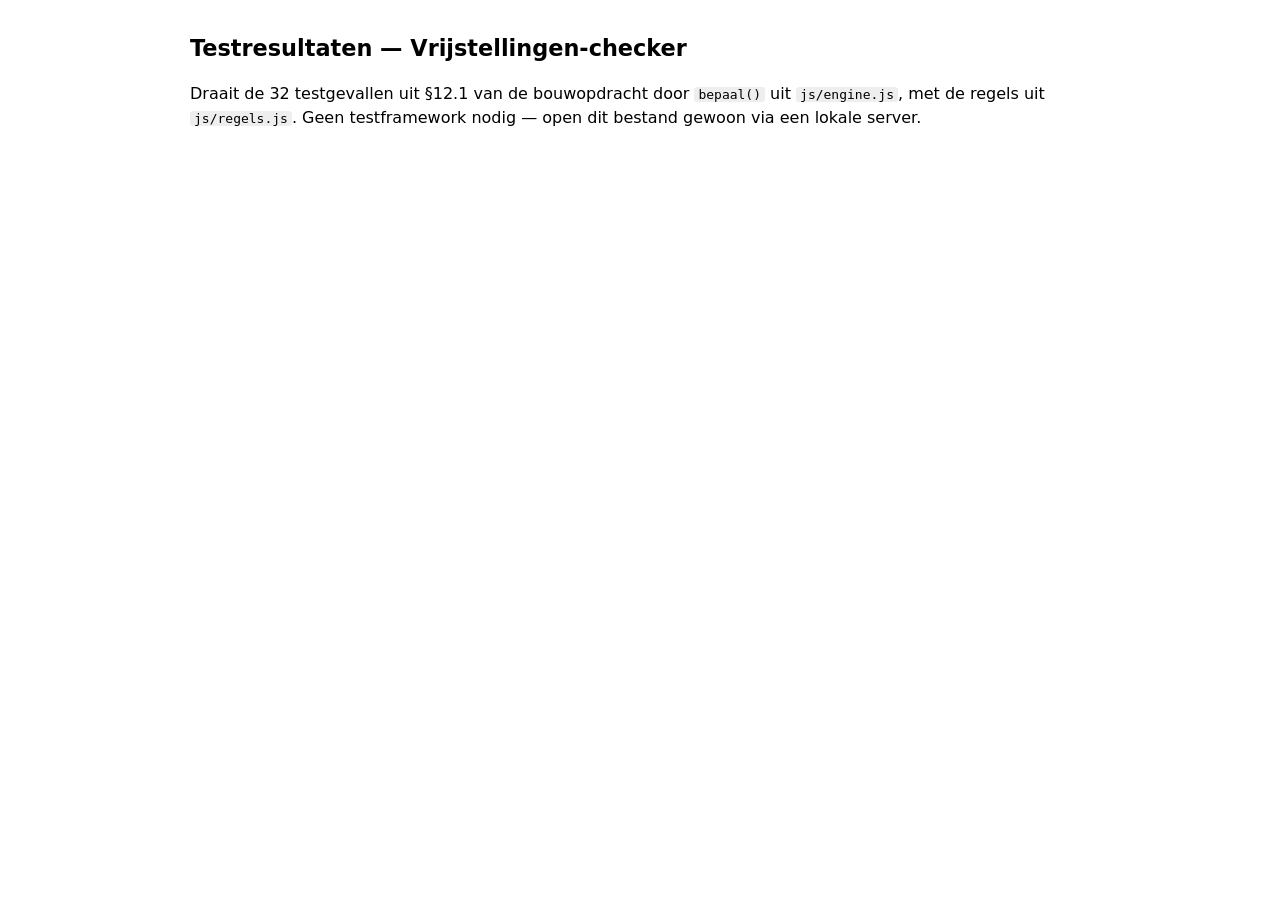
==== test/run.html @ b6d00b60 "Voeg de 32 testgevallen uit §12.1 toe en een testpagina om ze te draaien" ====
<!DOCTYPE html>
<html lang="nl">
<head>
<meta charset="utf-8">
<title>Testresultaten — Vrijstellingen-checker</title>
<meta name="robots" content="noindex">
<style>
  :root { color-scheme: light dark; }
  body { font-family: system-ui, sans-serif; max-width: 900px; margin: 2rem auto; padding: 0 1rem; line-height: 1.5; }
  h1 { font-size: 1.4rem; }
  #score { font-size: 1.2rem; font-weight: bold; padding: 0.75rem 1rem; border-radius: 8px; margin-bottom: 1.5rem; }
  #score.alles-geslaagd { background: #d4f4dd; color: #1a4d2e; }
  #score.er-zijn-fouten { background: #fbdada; color: #6b1414; }
  .geval { border: 1px solid #ccc; border-radius: 8px; padding: 0.75rem 1rem; margin-bottom: 0.75rem; }
  .geval.geslaagd { border-left: 6px solid #2e7d32; }
  .geval.gezakt { border-left: 6px solid #c62828; background: #fff5f5; }
  .geval h3 { margin: 0 0 0.25rem; font-size: 1rem; }
  .status { font-weight: bold; }
  .geslaagd .status { color: #2e7d32; }
  .gezakt .status { color: #c62828; }
  .details { font-size: 0.9rem; color: #444; }
  button { margin-top: 0.5rem; font-size: 0.85rem; cursor: pointer; }
  .pad { margin-top: 0.5rem; font-size: 0.85rem; background: #f5f5f5; padding: 0.5rem 0.75rem; border-radius: 6px; display: none; }
  .pad.open { display: block; }
  .pad ol { margin: 0.25rem 0 0; padding-left: 1.25rem; }
  code { background: #eee; padding: 0 0.25rem; border-radius: 3px; }
</style>
</head>
<body>
<h1>Testresultaten — Vrijstellingen-checker</h1>
<p>Draait de 32 testgevallen uit §12.1 van de bouwopdracht door <code>bepaal()</code> uit
<code>js/engine.js</code>, met de regels uit <code>js/regels.js</code>. Geen testframework nodig
— open dit bestand gewoon via een lokale server.</p>
<div id="score"></div>
<div id="gevallen"></div>

<script src="../js/regels.js"></script>
<script src="../js/engine.js"></script>
<script src="cases.js"></script>
<script>
(function () {
  const data = window;
  const container = document.getElementById('gevallen');
  let geslaagd = 0;

  TESTGEVALLEN.forEach((geval) => {
    const { pad, resultaat } = simuleerPad(geval.antwoorden, data);
    const gekregen = resultaat.type === 'uitkomst' ? resultaat.uitkomst : `(geen uitkomst — nog vraag "${resultaat.vraag}")`;
    let ok = resultaat.type === 'uitkomst' && resultaat.uitkomst === geval.verwacht;
    const extraProblemen = [];

    if (geval.controleerGeenVeld) {
      const gevraagd = pad.filter((p) => geval.controleerGeenVeld.includes(p.veld));
      if (gevraagd.length > 0) {
        ok = false;
        extraProblemen.push(`Deze vraag had niet gesteld mogen worden: ${gevraagd.map((p) => p.veld).join(', ')}`);
      }
    }
    if (geval.controleerVangnet && resultaat.viaVangnet !== true) {
      ok = false;
      extraProblemen.push('Verwacht dat dit via het vangnet (§6.2) zou lopen, maar dat gebeurde niet.');
    }

    if (ok) geslaagd += 1;

    const div = document.createElement('div');
    div.className = 'geval ' + (ok ? 'geslaagd' : 'gezakt');
    const uitleg = geval.toelichting ? ` <em>(${geval.toelichting})</em>` : '';
    div.innerHTML = `
      <h3>#${geval.nr} — ${geval.omschrijving}${uitleg}</h3>
      <div class="status">${ok ? '✔ geslaagd' : '✘ gezakt'}</div>
      <div class="details">
        Verwacht uitkomst: <code>${geval.verwacht}</code> —
        Gekregen: <code>${gekregen}</code>${resultaat.viaVangnet ? ' <em>(via vangnet)</em>' : ''}
        ${extraProblemen.length ? '<br>' + extraProblemen.map((p) => '⚠ ' + p).join('<br>') : ''}
      </div>
      <button type="button">Toon het gestelde vragenpad</button>
      <div class="pad">
        <ol>
          ${pad.map((p) => `<li><strong>${p.vraag}</strong> (veld: <code>${p.veld}</code>) → gegeven: <code>${JSON.stringify(p.gegeven)}</code></li>`).join('')}
        </ol>
        ${resultaat.type === 'uitkomst' && resultaat.regel ? `<p>Toegepaste regel: <code>${resultaat.regel.id}</code><br>Bron: ${resultaat.regel.bron}</p>` : ''}
      </div>
    `;
    const knop = div.querySelector('button');
    const padDiv = div.querySelector('.pad');
    knop.addEventListener('click', () => padDiv.classList.toggle('open'));
    container.appendChild(div);
  });

  const scoreDiv = document.getElementById('score');
  const totaal = TESTGEVALLEN.length;
  scoreDiv.textContent = `${geslaagd} van de ${totaal} testgevallen geslaagd`;
  scoreDiv.className = geslaagd === totaal ? 'alles-geslaagd' : 'er-zijn-fouten';
})();
</script>
</body>
</html>
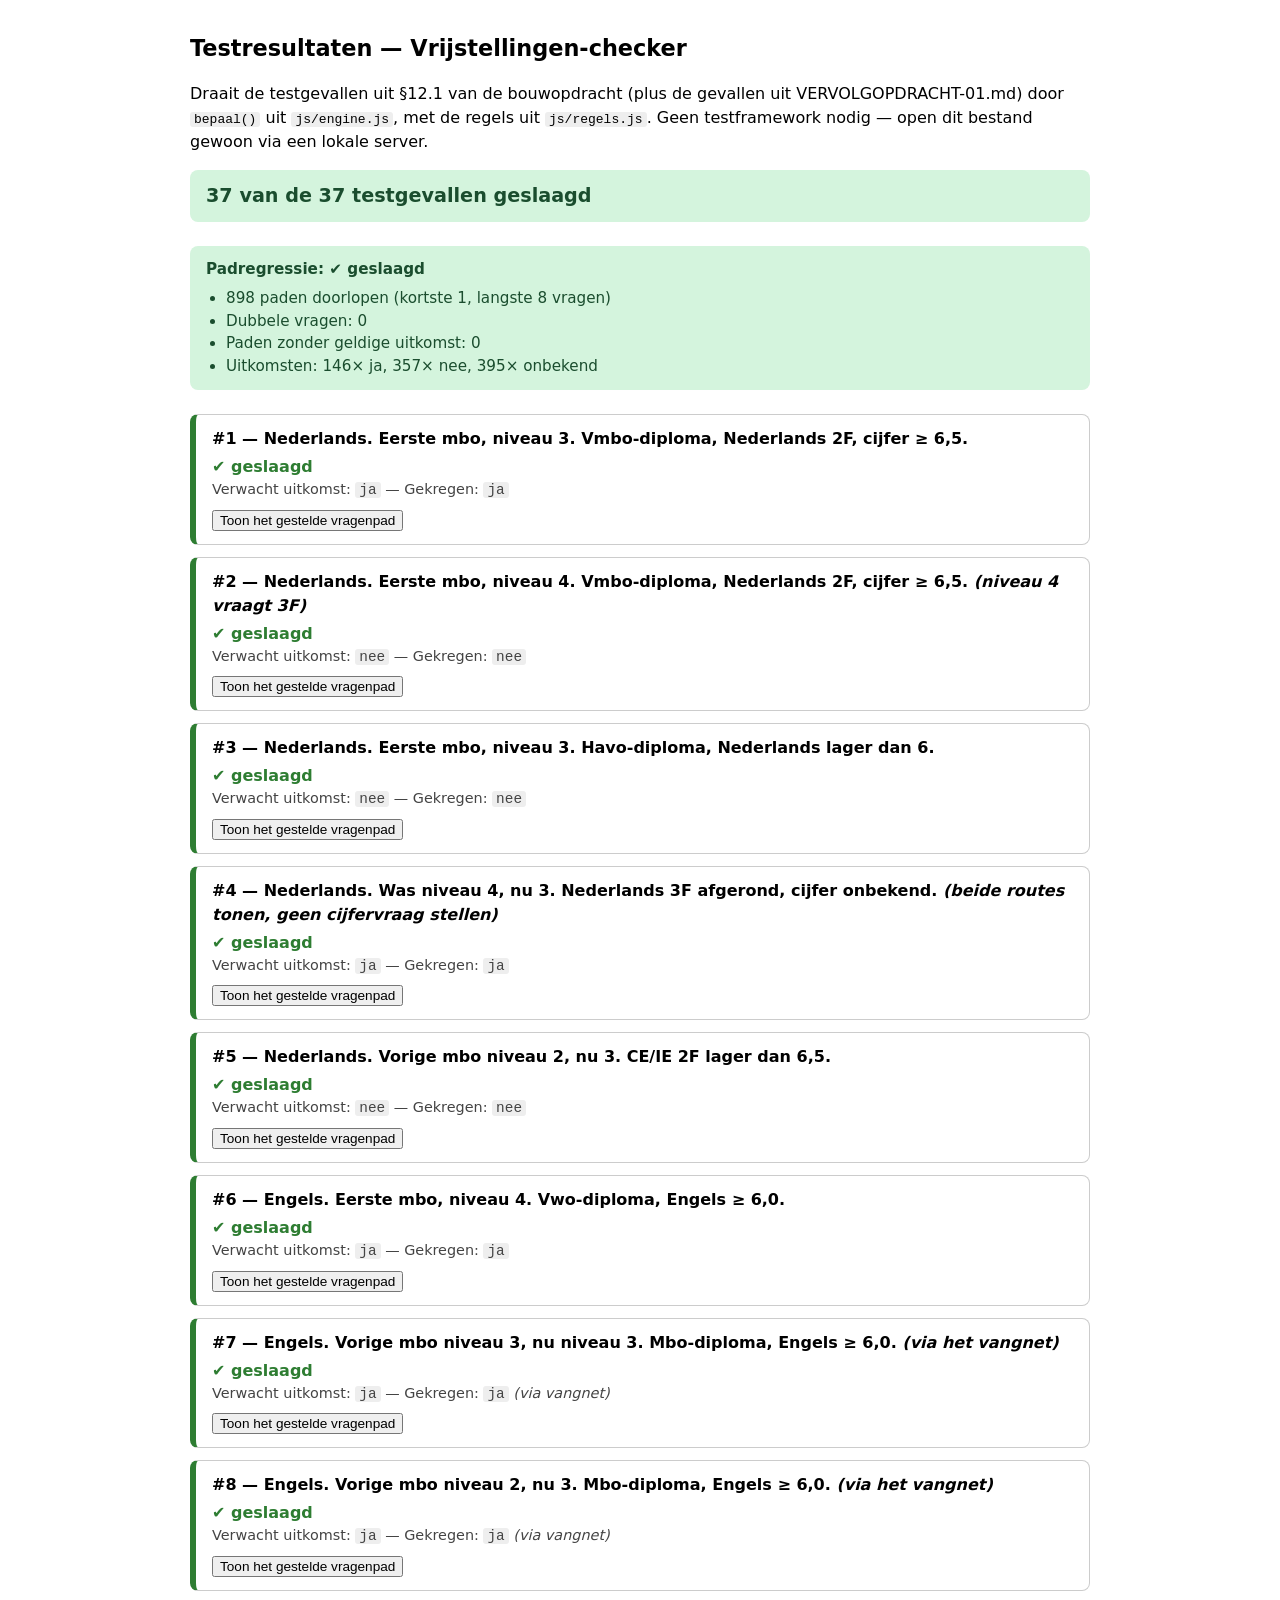
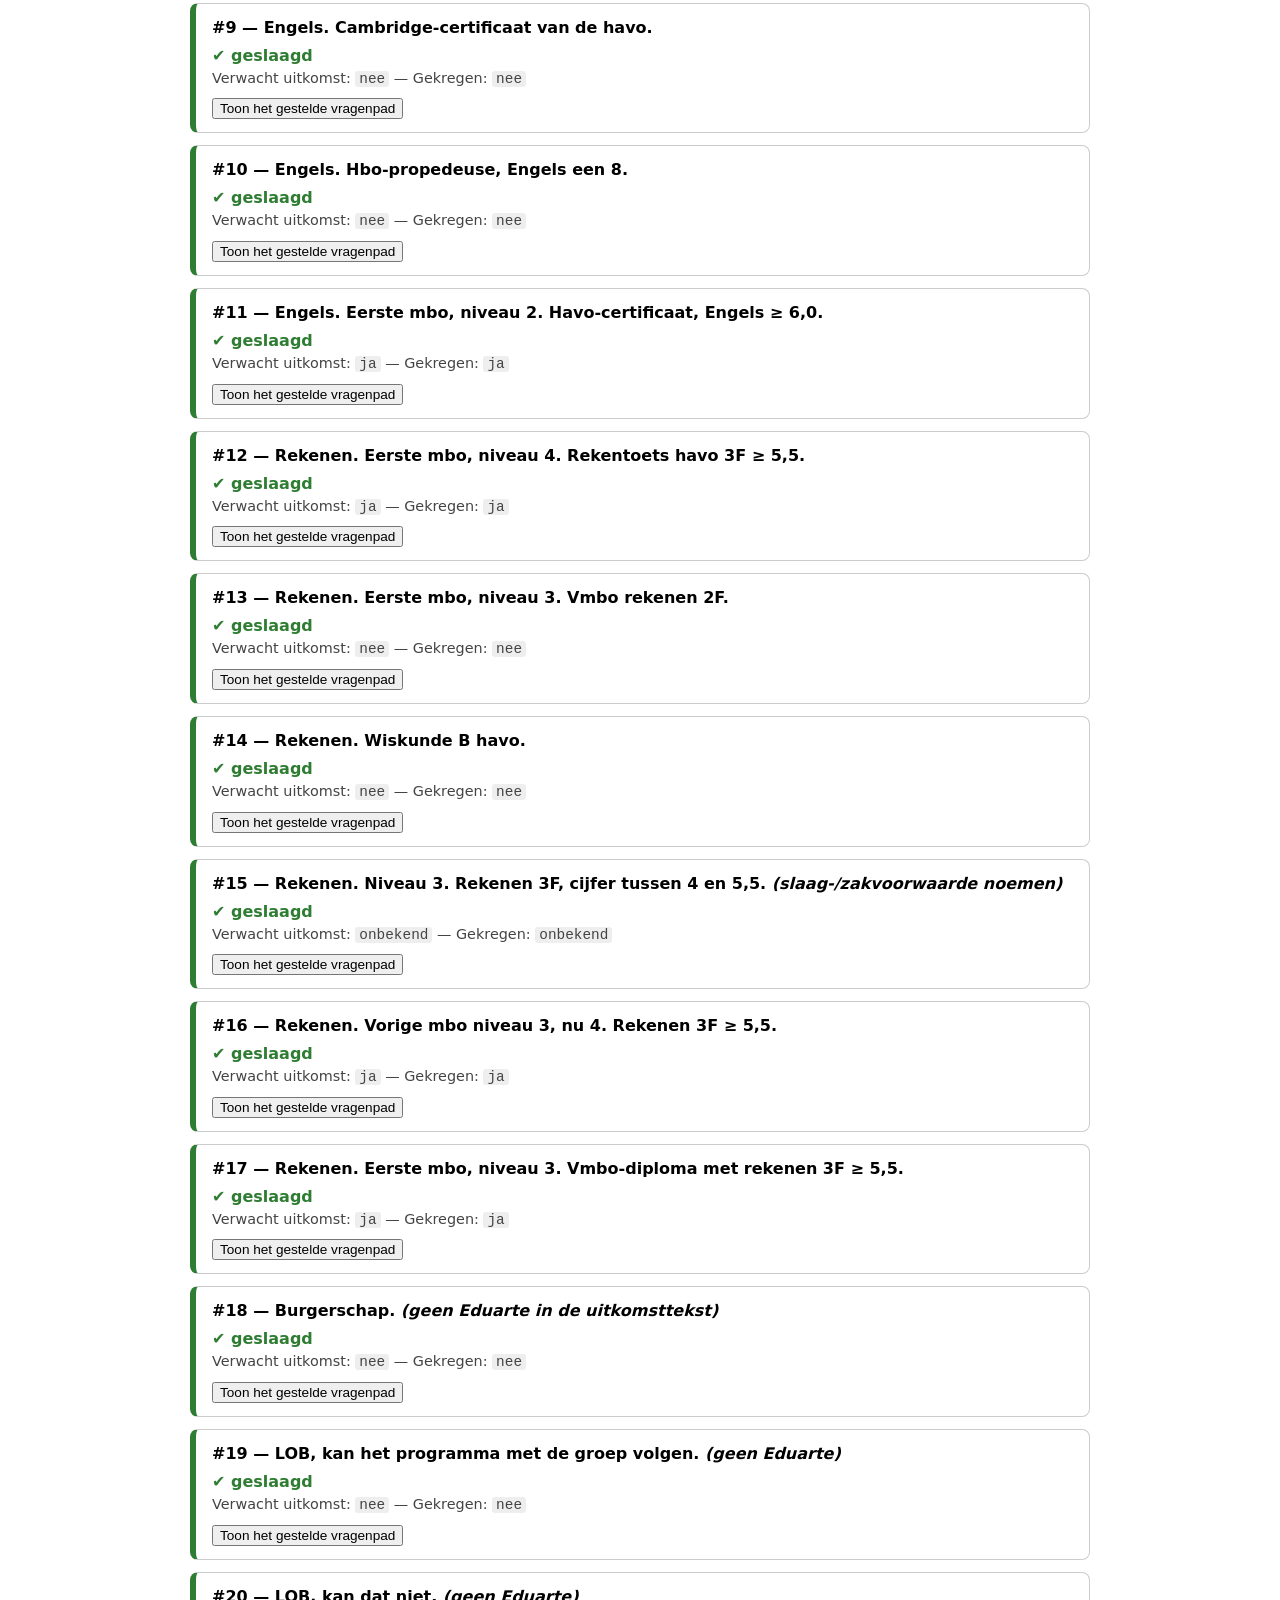
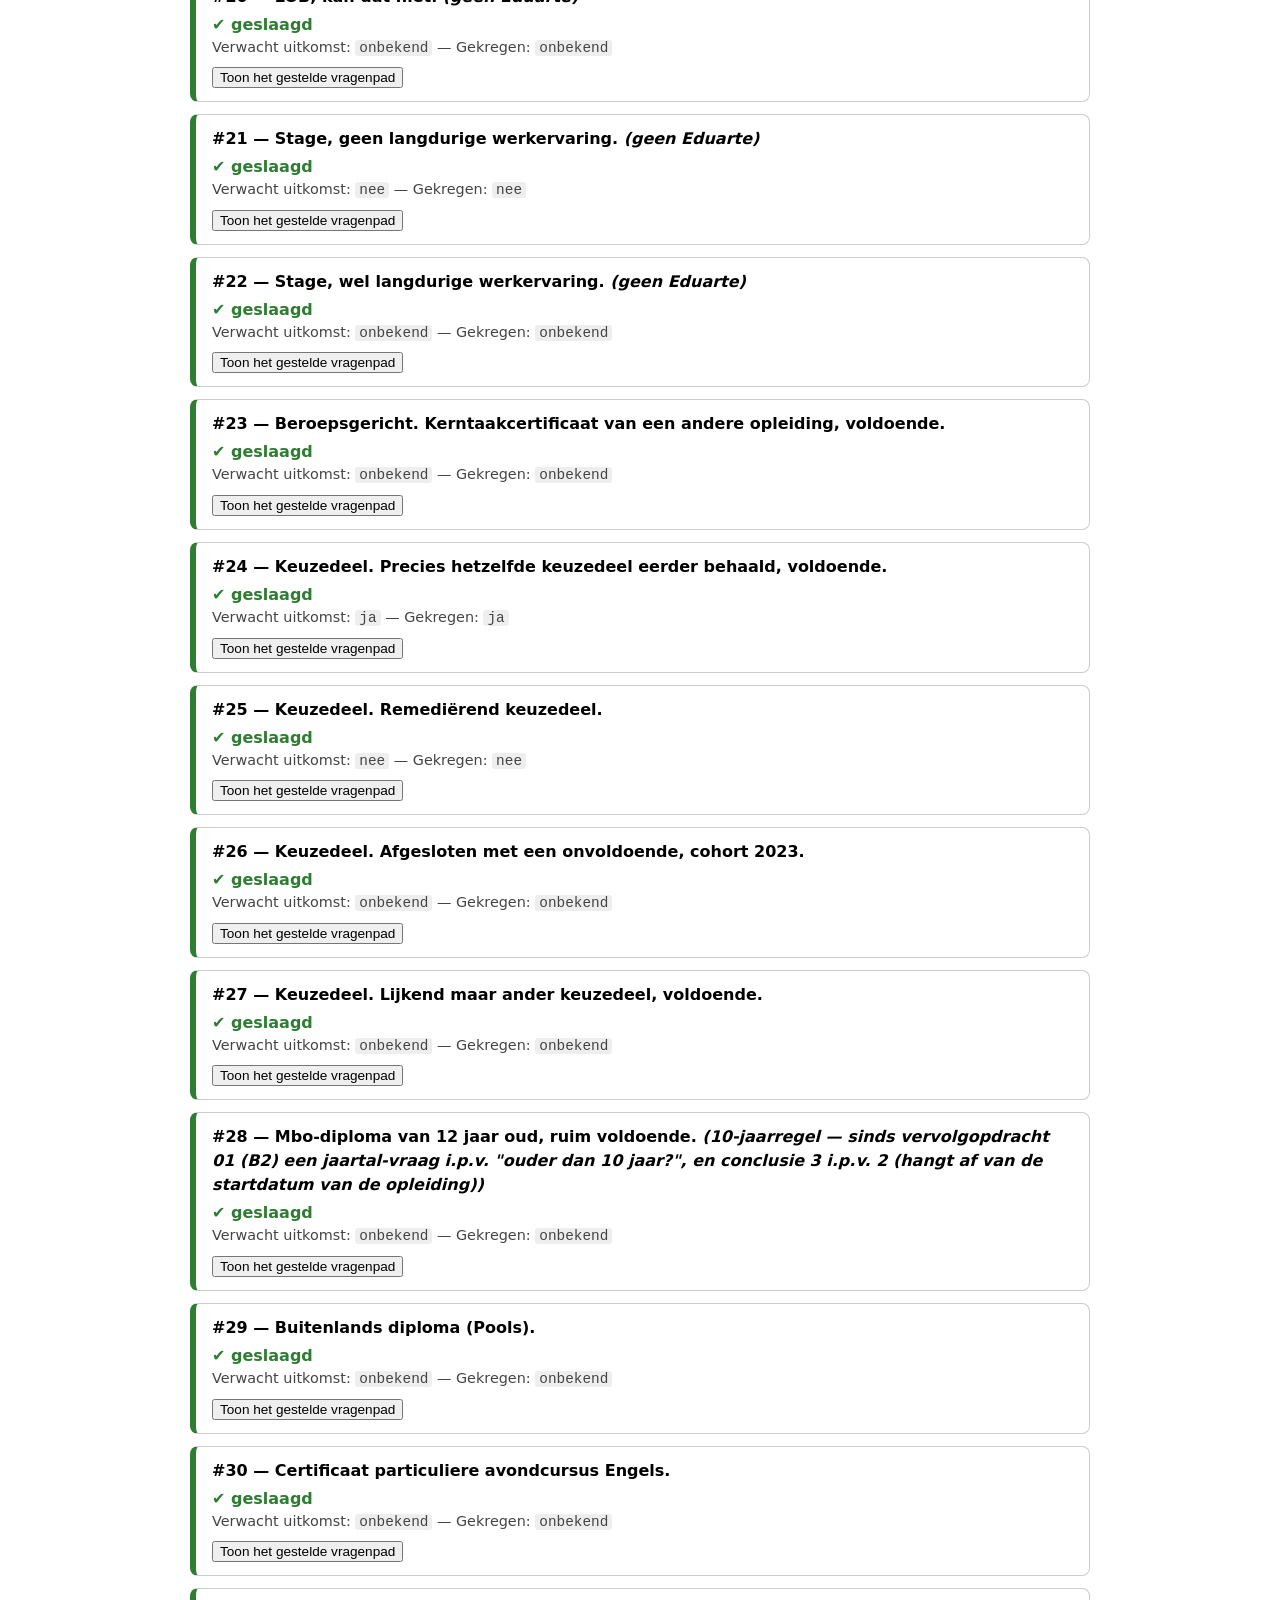
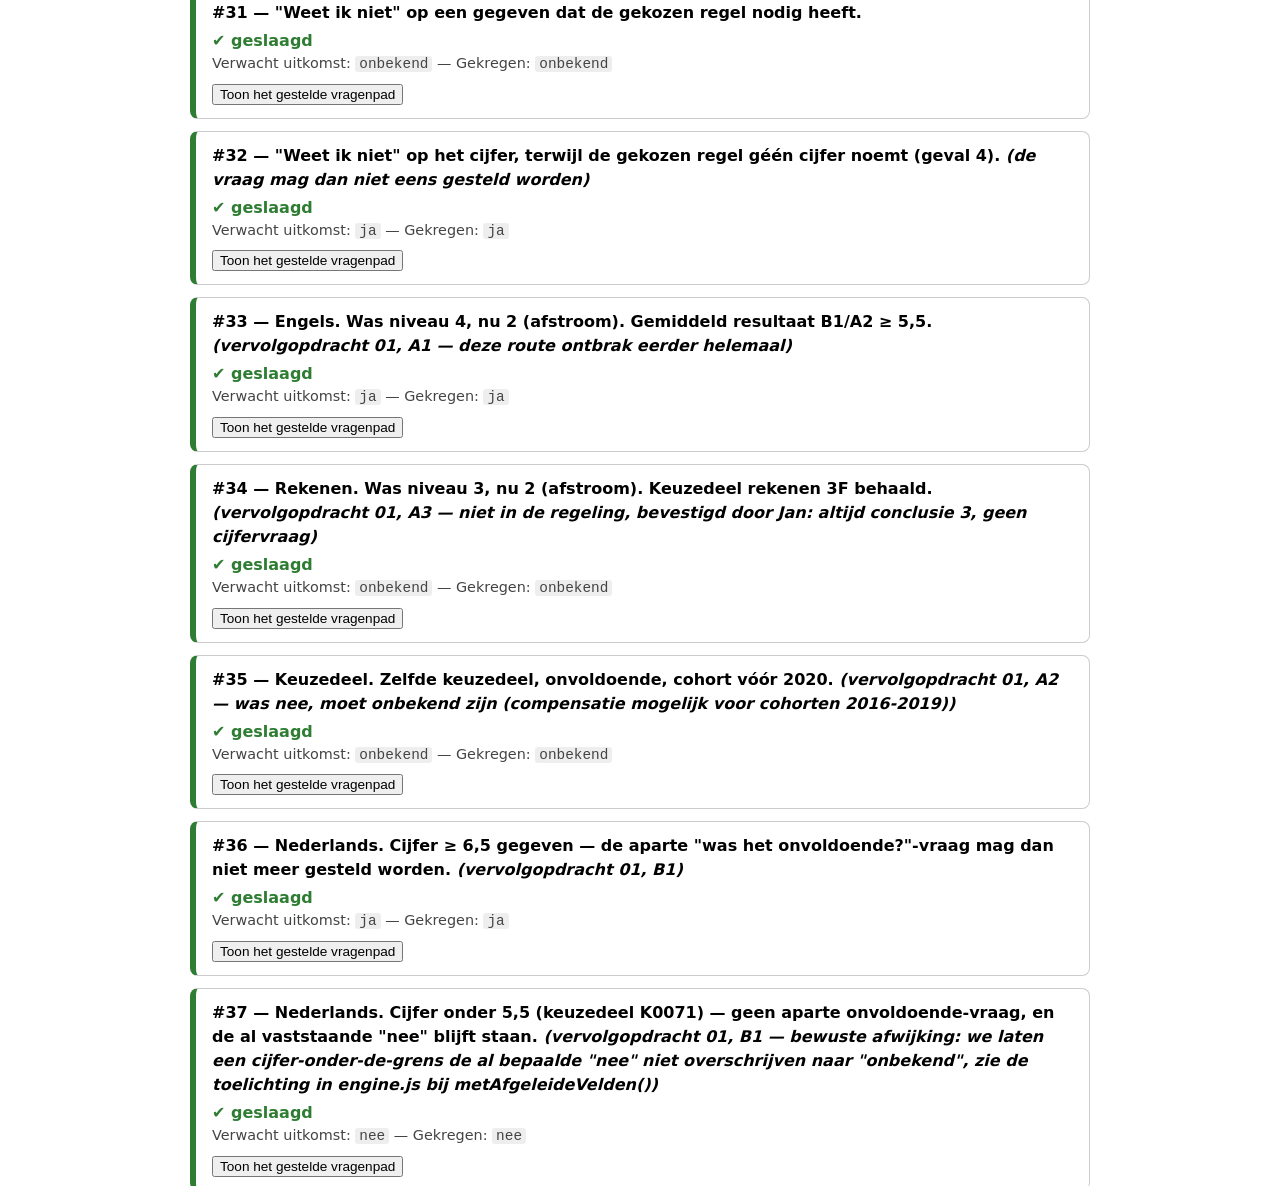
==== commit ee7d1b38: "Breid tests uit met nieuwe gevallen en een padregressietest (vervolgopdracht 01, E) - Testgevallen 3" ====
--- a/test/run.html
+++ b/test/run.html
@@ -24,14 +24,20 @@
   .pad.open { display: block; }
   .pad ol { margin: 0.25rem 0 0; padding-left: 1.25rem; }
   code { background: #eee; padding: 0 0.25rem; border-radius: 3px; }
+  #padregressie { font-size: 0.95rem; padding: 0.75rem 1rem; border-radius: 8px; margin-bottom: 1.5rem; }
+  #padregressie.alles-geslaagd { background: #d4f4dd; color: #1a4d2e; }
+  #padregressie.er-zijn-fouten { background: #fbdada; color: #6b1414; }
+  #padregressie ul { margin: 0.35rem 0 0; padding-left: 1.25rem; }
 </style>
 </head>
 <body>
 <h1>Testresultaten — Vrijstellingen-checker</h1>
-<p>Draait de 32 testgevallen uit §12.1 van de bouwopdracht door <code>bepaal()</code> uit
-<code>js/engine.js</code>, met de regels uit <code>js/regels.js</code>. Geen testframework nodig
-— open dit bestand gewoon via een lokale server.</p>
+<p>Draait de testgevallen uit §12.1 van de bouwopdracht (plus de gevallen uit
+VERVOLGOPDRACHT-01.md) door <code>bepaal()</code> uit <code>js/engine.js</code>, met de regels
+uit <code>js/regels.js</code>. Geen testframework nodig — open dit bestand gewoon via een lokale
+server.</p>
 <div id="score"></div>
+<div id="padregressie"></div>
 <div id="gevallen"></div>
 
 <script src="../js/regels.js"></script>
@@ -92,6 +98,54 @@
   const totaal = TESTGEVALLEN.length;
   scoreDiv.textContent = `${geslaagd} van de ${totaal} testgevallen geslaagd`;
   scoreDiv.className = geslaagd === totaal ? 'alles-geslaagd' : 'er-zijn-fouten';
+
+  // ---------------------------------------------------------------------
+  // Padregressie: speel ÉÉN KEER elk mogelijk pad door de motor af (elke
+  // combinatie van antwoorden), en controleer dat geen enkel veld twee keer
+  // wordt gevraagd op hetzelfde pad, en dat elk pad in een geldige uitkomst
+  // eindigt. Dit was hét probleem van de oude chatbotversie — bewaak het
+  // bij elke wijziging aan regels.js/engine.js. Zie VERVOLGOPDRACHT-01.md.
+  // ---------------------------------------------------------------------
+  function alleParen(maxPaden) {
+    const paden = [];
+    const dubbel = [];
+    (function ga(antwoorden, gevraagd) {
+      if (paden.length >= maxPaden) return;
+      const stap = bepaal(antwoorden, data);
+      if (!stap) return;
+      if (stap.type === 'uitkomst') {
+        paden.push({ antwoorden: { ...antwoorden }, uitkomst: stap.uitkomst });
+        return;
+      }
+      if (gevraagd.includes(stap.veld)) {
+        dubbel.push({ veld: stap.veld, antwoorden: { ...antwoorden } });
+        return;
+      }
+      for (const optie of stap.opties) {
+        ga({ ...antwoorden, [stap.veld]: optie.waarde }, [...gevraagd, stap.veld]);
+      }
+    })({}, []);
+    return { paden, dubbel };
+  }
+
+  const { paden, dubbel } = alleParen(50000);
+  const geenGeldigeUitkomst = paden.filter((p) => !['ja', 'nee', 'onbekend'].includes(p.uitkomst));
+  const lengtes = paden.map((p) => Object.keys(p.antwoorden).length);
+  const telling = { ja: 0, nee: 0, onbekend: 0 };
+  paden.forEach((p) => { if (telling[p.uitkomst] !== undefined) telling[p.uitkomst] += 1; });
+
+  const padregressieDiv = document.getElementById('padregressie');
+  const padregressieOk = dubbel.length === 0 && geenGeldigeUitkomst.length === 0;
+  padregressieDiv.className = padregressieOk ? 'alles-geslaagd' : 'er-zijn-fouten';
+  padregressieDiv.innerHTML = `
+    <strong>Padregressie: ${padregressieOk ? '✔ geslaagd' : '✘ gezakt'}</strong>
+    <ul>
+      <li>${paden.length} paden doorlopen (kortste ${Math.min(...lengtes)}, langste ${Math.max(...lengtes)} vragen)</li>
+      <li>Dubbele vragen: ${dubbel.length} ${dubbel.length === 0 ? '' : '⚠ moet 0 zijn — ' + dubbel.slice(0, 5).map((d) => d.veld).join(', ')}</li>
+      <li>Paden zonder geldige uitkomst: ${geenGeldigeUitkomst.length}</li>
+      <li>Uitkomsten: ${telling.ja}× ja, ${telling.nee}× nee, ${telling.onbekend}× onbekend</li>
+    </ul>
+  `;
 })();
 </script>
 </body>
